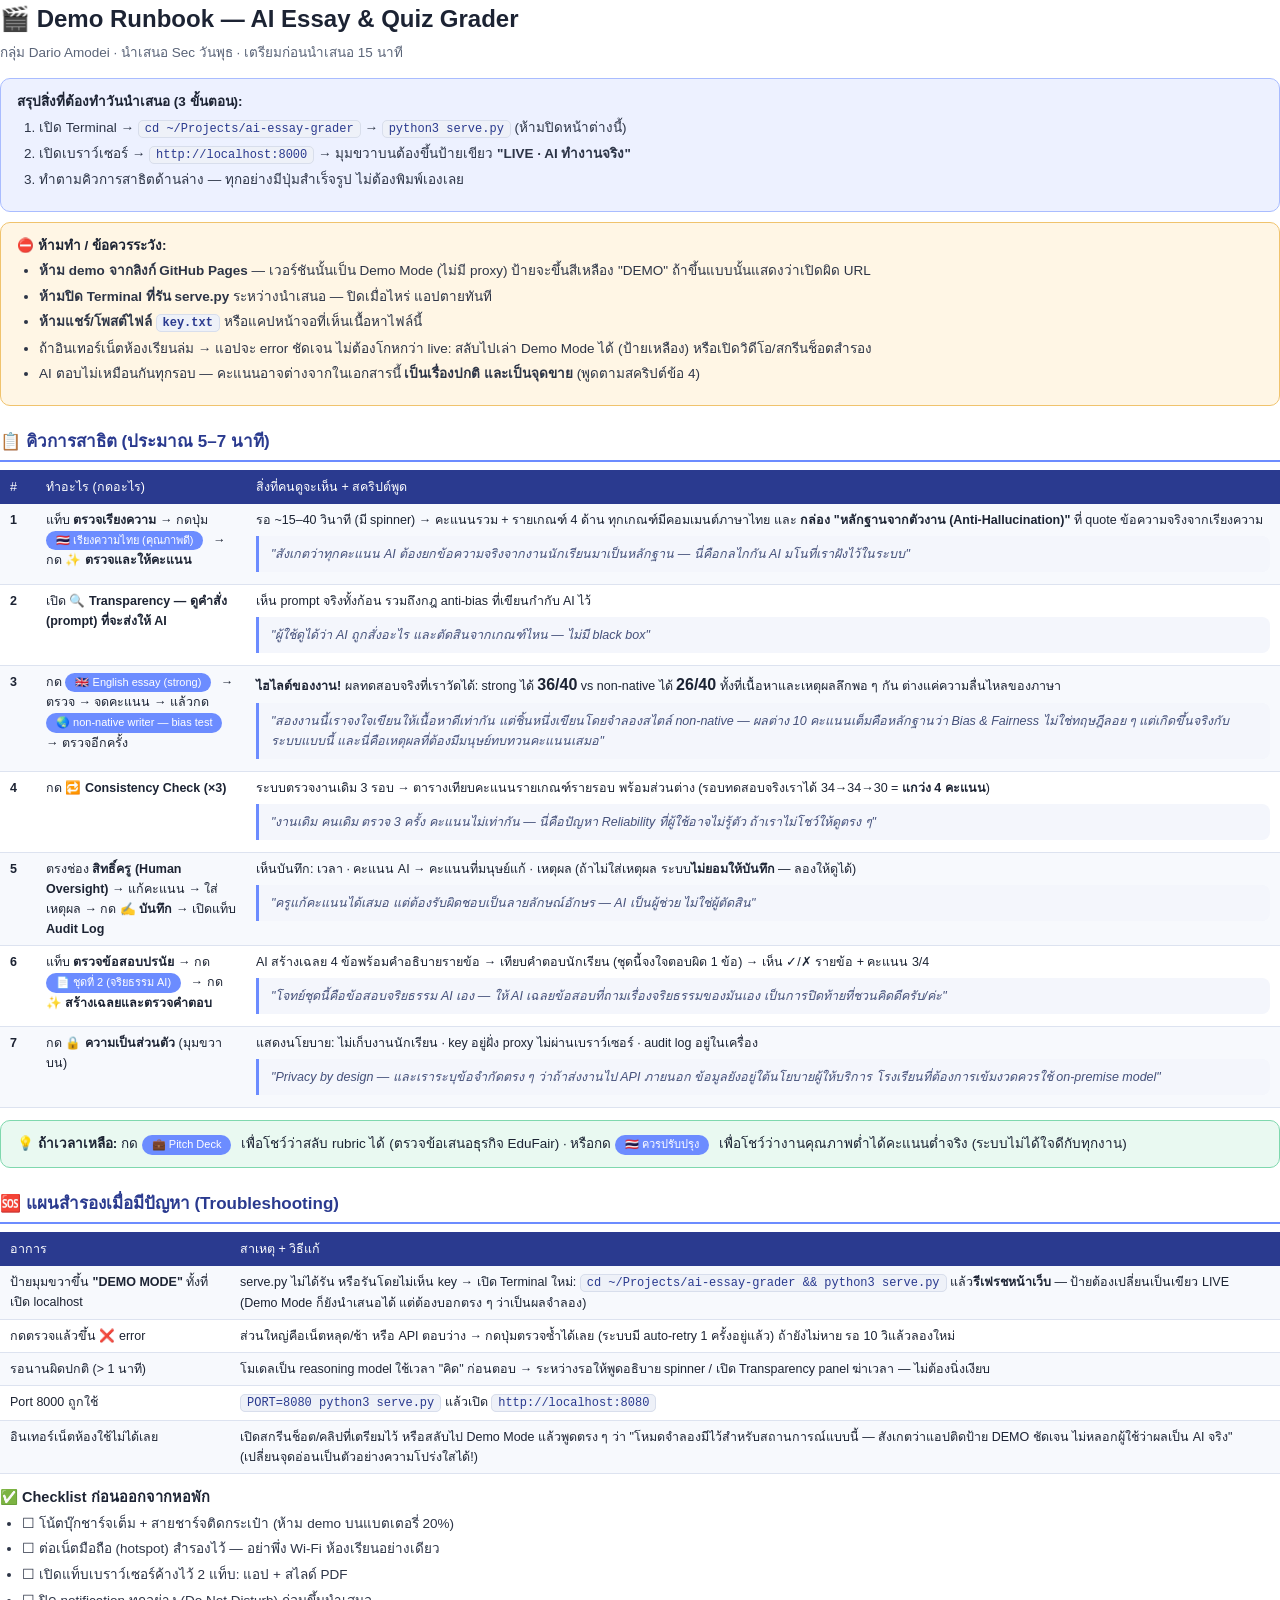
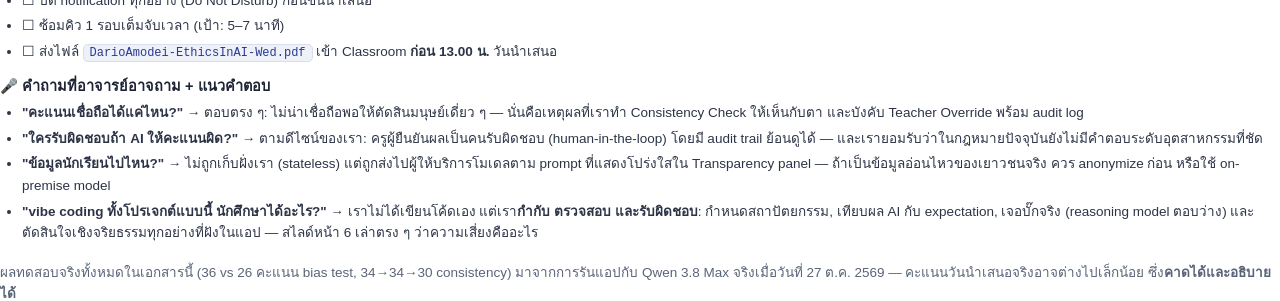
==== slides/DemoRunbook.html @ a74646df "Add demo runbook (PDF + HTML source)" ====
<!DOCTYPE html>
<html lang="th">
<head>
<meta charset="UTF-8">
<title>Demo Runbook — AI Essay &amp; Quiz Grader</title>
<style>
@font-face { font-family: 'Kanit'; src: url('file:///Users/tonplamm/Library/Fonts/Kanit-Regular.ttf'); font-weight: 400; }
@font-face { font-family: 'Kanit'; src: url('file:///Users/tonplamm/Library/Fonts/Kanit-Medium.ttf'); font-weight: 500; }
@font-face { font-family: 'Kanit'; src: url('file:///Users/tonplamm/Library/Fonts/Kanit-SemiBold.ttf'); font-weight: 600; }
@font-face { font-family: 'Kanit'; src: url('file:///Users/tonplamm/Library/Fonts/Kanit-Bold.ttf'); font-weight: 700; }
@page { size: A4; margin: 18mm 16mm; }
* { margin: 0; padding: 0; box-sizing: border-box; }
body { font-family: 'Kanit', 'Noto Sans Thai', sans-serif; color: #1c2333; font-size: 13.5px; line-height: 1.6; }
h1 { font-size: 24px; margin-bottom: 4px; }
h2 { font-size: 17px; margin: 22px 0 8px; padding-bottom: 5px; border-bottom: 2px solid #6c8cff; color: #2a3a8f; page-break-after: avoid; }
h3 { font-size: 14.5px; margin: 12px 0 4px; }
.sub { color: #5a6478; margin-bottom: 14px; }
p, li { color: #2c3446; }
ul, ol { padding-left: 22px; margin: 4px 0 8px; }
li { margin-bottom: 4px; }
code { font-family: 'SF Mono', Menlo, monospace; background: #eef1f8; border: 1px solid #d8deec; border-radius: 5px; padding: 1px 6px; font-size: 12px; color: #2a3a8f; }
pre { font-family: 'SF Mono', Menlo, monospace; background: #10141f; color: #a8c7fa; border-radius: 8px; padding: 10px 14px; font-size: 12px; margin: 6px 0 10px; overflow-x: auto; }
.box { border-radius: 10px; padding: 12px 16px; margin: 10px 0; page-break-inside: avoid; }
.warn { background: #fff6e5; border: 1px solid #f0c36d; }
.good { background: #e9f9f1; border: 1px solid #7fd8ae; }
.info { background: #edf1ff; border: 1px solid #a9bcff; }
table { width: 100%; border-collapse: collapse; margin: 8px 0 12px; font-size: 12.5px; }
th { background: #2a3a8f; color: #fff; text-align: left; padding: 7px 10px; font-weight: 500; }
td { padding: 6px 10px; border-bottom: 1px solid #dde3f0; vertical-align: top; }
tr:nth-child(even) td { background: #f7f9fd; }
.tag { display: inline-block; background: #6c8cff; color: #fff; border-radius: 999px; padding: 1px 10px; font-size: 11px; font-weight: 500; margin-right: 6px; }
.say { font-style: italic; color: #44507a; background: #f4f6fc; border-left: 3px solid #6c8cff; padding: 8px 12px; border-radius: 0 8px 8px 0; margin: 6px 0; }
.big { font-size: 16px; font-weight: 700; }
.pagebreak { page-break-before: always; }
</style>
</head>
<body>

<h1>🎬 Demo Runbook — AI Essay &amp; Quiz Grader</h1>
<p class="sub">กลุ่ม Dario Amodei · นำเสนอ Sec วันพุธ · เตรียมก่อนนำเสนอ 15 นาที</p>

<div class="box info">
<b>สรุปสิ่งที่ต้องทำวันนำเสนอ (3 ขั้นตอน):</b>
<ol>
<li>เปิด Terminal → <code>cd ~/Projects/ai-essay-grader</code> → <code>python3 serve.py</code> (ห้ามปิดหน้าต่างนี้)</li>
<li>เปิดเบราว์เซอร์ → <code>http://localhost:8000</code> → มุมขวาบนต้องขึ้นป้ายเขียว <b>"LIVE · AI ทำงานจริง"</b></li>
<li>ทำตามคิวการสาธิตด้านล่าง — ทุกอย่างมีปุ่มสำเร็จรูป ไม่ต้องพิมพ์เองเลย</li>
</ol>
</div>

<div class="box warn">
<b>⛔ ห้ามทำ / ข้อควรระวัง:</b>
<ul>
<li><b>ห้าม demo จากลิงก์ GitHub Pages</b> — เวอร์ชันนั้นเป็น Demo Mode (ไม่มี proxy) ป้ายจะขึ้นสีเหลือง "DEMO" ถ้าขึ้นแบบนั้นแสดงว่าเปิดผิด URL</li>
<li><b>ห้ามปิด Terminal ที่รัน serve.py</b> ระหว่างนำเสนอ — ปิดเมื่อไหร่ แอปตายทันที</li>
<li><b>ห้ามแชร์/โพสต์ไฟล์ <code>key.txt</code></b> หรือแคปหน้าจอที่เห็นเนื้อหาไฟล์นี้</li>
<li>ถ้าอินเทอร์เน็ตห้องเรียนล่ม → แอปจะ error ชัดเจน ไม่ต้องโกหกว่า live: สลับไปเล่า Demo Mode ได้ (ป้ายเหลือง) หรือเปิดวิดีโอ/สกรีนช็อตสำรอง</li>
<li>AI ตอบไม่เหมือนกันทุกรอบ — คะแนนอาจต่างจากในเอกสารนี้ <b>เป็นเรื่องปกติ และเป็นจุดขาย</b> (พูดตามสคริปต์ข้อ 4)</li>
</ul>
</div>

<h2>📋 คิวการสาธิต (ประมาณ 5–7 นาที)</h2>

<table>
<tr><th style="width:36px">#</th><th style="width:210px">ทำอะไร (กดอะไร)</th><th>สิ่งที่คนดูจะเห็น + สคริปต์พูด</th></tr>

<tr><td><b>1</b></td>
<td>แท็บ <b>ตรวจเรียงความ</b> → กดปุ่ม <span class="tag">🇹🇭 เรียงความไทย (คุณภาพดี)</span> → กด <b>✨ ตรวจและให้คะแนน</b></td>
<td>รอ ~15–40 วินาที (มี spinner) → คะแนนรวม + รายเกณฑ์ 4 ด้าน ทุกเกณฑ์มีคอมเมนต์ภาษาไทย และ <b>กล่อง "หลักฐานจากตัวงาน (Anti-Hallucination)"</b> ที่ quote ข้อความจริงจากเรียงความ<br>
<div class="say">"สังเกตว่าทุกคะแนน AI ต้องยกข้อความจริงจากงานนักเรียนมาเป็นหลักฐาน — นี่คือกลไกกัน AI มโนที่เราฝังไว้ในระบบ"</div></td></tr>

<tr><td><b>2</b></td>
<td>เปิด <b>🔍 Transparency — ดูคำสั่ง (prompt) ที่จะส่งให้ AI</b></td>
<td>เห็น prompt จริงทั้งก้อน รวมถึงกฎ anti-bias ที่เขียนกำกับ AI ไว้<br>
<div class="say">"ผู้ใช้ดูได้ว่า AI ถูกสั่งอะไร และตัดสินจากเกณฑ์ไหน — ไม่มี black box"</div></td></tr>

<tr><td><b>3</b></td>
<td>กด <span class="tag">🇬🇧 English essay (strong)</span> → ตรวจ → จดคะแนน → แล้วกด <span class="tag">🌏 non-native writer — bias test</span> → ตรวจอีกครั้ง</td>
<td><b>ไฮไลต์ของงาน!</b> ผลทดสอบจริงที่เราวัดได้: strong ได้ <b class="big">36/40</b> vs non-native ได้ <b class="big">26/40</b> ทั้งที่เนื้อหาและเหตุผลลึกพอ ๆ กัน ต่างแค่ความลื่นไหลของภาษา<br>
<div class="say">"สองงานนี้เราจงใจเขียนให้เนื้อหาดีเท่ากัน แต่ชิ้นหนึ่งเขียนโดยจำลองสไตล์ non-native — ผลต่าง 10 คะแนนเต็มคือหลักฐานว่า Bias &amp; Fairness ไม่ใช่ทฤษฎีลอย ๆ แต่เกิดขึ้นจริงกับระบบแบบนี้ และนี่คือเหตุผลที่ต้องมีมนุษย์ทบทวนคะแนนเสมอ"</div></td></tr>

<tr><td><b>4</b></td>
<td>กด <b>🔁 Consistency Check (×3)</b></td>
<td>ระบบตรวจงานเดิม 3 รอบ → ตารางเทียบคะแนนรายเกณฑ์รายรอบ พร้อมส่วนต่าง (รอบทดสอบจริงเราได้ 34→34→30 = <b>แกว่ง 4 คะแนน</b>)<br>
<div class="say">"งานเดิม คนเดิม ตรวจ 3 ครั้ง คะแนนไม่เท่ากัน — นี่คือปัญหา Reliability ที่ผู้ใช้อาจไม่รู้ตัว ถ้าเราไม่โชว์ให้ดูตรง ๆ"</div></td></tr>

<tr><td><b>5</b></td>
<td>ตรงช่อง <b>สิทธิ์ครู (Human Oversight)</b> → แก้คะแนน → ใส่เหตุผล → กด <b>✍️ บันทึก</b> → เปิดแท็บ <b>Audit Log</b></td>
<td>เห็นบันทึก: เวลา · คะแนน AI → คะแนนที่มนุษย์แก้ · เหตุผล (ถ้าไม่ใส่เหตุผล ระบบ<b>ไม่ยอมให้บันทึก</b> — ลองให้ดูได้)<br>
<div class="say">"ครูแก้คะแนนได้เสมอ แต่ต้องรับผิดชอบเป็นลายลักษณ์อักษร — AI เป็นผู้ช่วย ไม่ใช่ผู้ตัดสิน"</div></td></tr>

<tr><td><b>6</b></td>
<td>แท็บ <b>ตรวจข้อสอบปรนัย</b> → กด <span class="tag">📄 ชุดที่ 2 (จริยธรรม AI)</span> → กด <b>✨ สร้างเฉลยและตรวจคำตอบ</b></td>
<td>AI สร้างเฉลย 4 ข้อพร้อมคำอธิบายรายข้อ → เทียบคำตอบนักเรียน (ชุดนี้จงใจตอบผิด 1 ข้อ) → เห็น ✓/✗ รายข้อ + คะแนน 3/4<br>
<div class="say">"โจทย์ชุดนี้คือข้อสอบจริยธรรม AI เอง — ให้ AI เฉลยข้อสอบที่ถามเรื่องจริยธรรมของมันเอง เป็นการปิดท้ายที่ชวนคิดดีครับ/ค่ะ"</div></td></tr>

<tr><td><b>7</b></td>
<td>กด <b>🔒 ความเป็นส่วนตัว</b> (มุมขวาบน)</td>
<td>แสดงนโยบาย: ไม่เก็บงานนักเรียน · key อยู่ฝั่ง proxy ไม่ผ่านเบราว์เซอร์ · audit log อยู่ในเครื่อง<br>
<div class="say">"Privacy by design — และเราระบุข้อจำกัดตรง ๆ ว่าถ้าส่งงานไป API ภายนอก ข้อมูลยังอยู่ใต้นโยบายผู้ให้บริการ โรงเรียนที่ต้องการเข้มงวดควรใช้ on-premise model"</div></td></tr>
</table>

<div class="box good">
<b>💡 ถ้าเวลาเหลือ:</b> กด <span class="tag">💼 Pitch Deck</span> เพื่อโชว์ว่าสลับ rubric ได้ (ตรวจข้อเสนอธุรกิจ EduFair) · หรือกด <span class="tag">🇹🇭 ควรปรับปรุง</span> เพื่อโชว์ว่างานคุณภาพต่ำได้คะแนนต่ำจริง (ระบบไม่ได้ใจดีกับทุกงาน)
</div>

<h2 class="pagebreak">🆘 แผนสำรองเมื่อมีปัญหา (Troubleshooting)</h2>
<table>
<tr><th style="width:230px">อาการ</th><th>สาเหตุ + วิธีแก้</th></tr>
<tr><td>ป้ายมุมขวาขึ้น <b>"DEMO MODE"</b> ทั้งที่เปิด localhost</td><td>serve.py ไม่ได้รัน หรือรันโดยไม่เห็น key → เปิด Terminal ใหม่: <code>cd ~/Projects/ai-essay-grader && python3 serve.py</code> แล้ว<b>รีเฟรชหน้าเว็บ</b> — ป้ายต้องเปลี่ยนเป็นเขียว LIVE (Demo Mode ก็ยังนำเสนอได้ แต่ต้องบอกตรง ๆ ว่าเป็นผลจำลอง)</td></tr>
<tr><td>กดตรวจแล้วขึ้น ❌ error</td><td>ส่วนใหญ่คือเน็ตหลุด/ช้า หรือ API ตอบว่าง → กดปุ่มตรวจซ้ำได้เลย (ระบบมี auto-retry 1 ครั้งอยู่แล้ว) ถ้ายังไม่หาย รอ 10 วิแล้วลองใหม่</td></tr>
<tr><td>รอนานผิดปกติ (&gt; 1 นาที)</td><td>โมเดลเป็น reasoning model ใช้เวลา "คิด" ก่อนตอบ → ระหว่างรอให้พูดอธิบาย spinner / เปิด Transparency panel ฆ่าเวลา — ไม่ต้องนิ่งเงียบ</td></tr>
<tr><td>Port 8000 ถูกใช้</td><td><code>PORT=8080 python3 serve.py</code> แล้วเปิด <code>http://localhost:8080</code></td></tr>
<tr><td>อินเทอร์เน็ตห้องใช้ไม่ได้เลย</td><td>เปิดสกรีนช็อต/คลิปที่เตรียมไว้ หรือสลับไป Demo Mode แล้วพูดตรง ๆ ว่า "โหมดจำลองมีไว้สำหรับสถานการณ์แบบนี้ — สังเกตว่าแอปติดป้าย DEMO ชัดเจน ไม่หลอกผู้ใช้ว่าผลเป็น AI จริง" (เปลี่ยนจุดอ่อนเป็นตัวอย่างความโปร่งใสได้!)</td></tr>
</table>

<h3>✅ Checklist ก่อนออกจากหอพัก</h3>
<ul>
<li>☐ โน้ตบุ๊กชาร์จเต็ม + สายชาร์จติดกระเป๋า (ห้าม demo บนแบตเตอรี่ 20%)</li>
<li>☐ ต่อเน็ตมือถือ (hotspot) สำรองไว้ — อย่าพึ่ง Wi-Fi ห้องเรียนอย่างเดียว</li>
<li>☐ เปิดแท็บเบราว์เซอร์ค้างไว้ 2 แท็บ: แอป + สไลด์ PDF</li>
<li>☐ ปิด notification ทุกอย่าง (Do Not Disturb) ก่อนขึ้นนำเสนอ</li>
<li>☐ ซ้อมคิว 1 รอบเต็มจับเวลา (เป้า: 5–7 นาที)</li>
<li>☐ ส่งไฟล์ <code>DarioAmodei-EthicsInAI-Wed.pdf</code> เข้า Classroom <b>ก่อน 13.00 น.</b> วันนำเสนอ</li>
</ul>

<h3>🎤 คำถามที่อาจารย์อาจถาม + แนวคำตอบ</h3>
<ul>
<li><b>"คะแนนเชื่อถือได้แค่ไหน?"</b> → ตอบตรง ๆ: ไม่น่าเชื่อถือพอให้ตัดสินมนุษย์เดี่ยว ๆ — นั่นคือเหตุผลที่เราทำ Consistency Check ให้เห็นกับตา และบังคับ Teacher Override พร้อม audit log</li>
<li><b>"ใครรับผิดชอบถ้า AI ให้คะแนนผิด?"</b> → ตามดีไซน์ของเรา: ครูผู้ยืนยันผลเป็นคนรับผิดชอบ (human-in-the-loop) โดยมี audit trail ย้อนดูได้ — และเรายอมรับว่าในกฎหมายปัจจุบันยังไม่มีคำตอบระดับอุตสาหกรรมที่ชัด</li>
<li><b>"ข้อมูลนักเรียนไปไหน?"</b> → ไม่ถูกเก็บฝั่งเรา (stateless) แต่ถูกส่งไปผู้ให้บริการโมเดลตาม prompt ที่แสดงโปร่งใสใน Transparency panel — ถ้าเป็นข้อมูลอ่อนไหวของเยาวชนจริง ควร anonymize ก่อน หรือใช้ on-premise model</li>
<li><b>"vibe coding ทั้งโปรเจกต์แบบนี้ นักศึกษาได้อะไร?"</b> → เราไม่ได้เขียนโค้ดเอง แต่เรา<b>กำกับ ตรวจสอบ และรับผิดชอบ</b>: กำหนดสถาปัตยกรรม, เทียบผล AI กับ expectation, เจอบั๊กจริง (reasoning model ตอบว่าง) และตัดสินใจเชิงจริยธรรมทุกอย่างที่ฝังในแอป — สไลด์หน้า 6 เล่าตรง ๆ ว่าความเสี่ยงคืออะไร</li>
</ul>

<p style="margin-top:18px;color:#5a6478">ผลทดสอบจริงทั้งหมดในเอกสารนี้ (36 vs 26 คะแนน bias test, 34→34→30 consistency) มาจากการรันแอปกับ Qwen 3.8 Max จริงเมื่อวันที่ 27 ต.ค. 2569 — คะแนนวันนำเสนอจริงอาจต่างไปเล็กน้อย ซึ่ง<b>คาดได้และอธิบายได้</b></p>

</body>
</html>
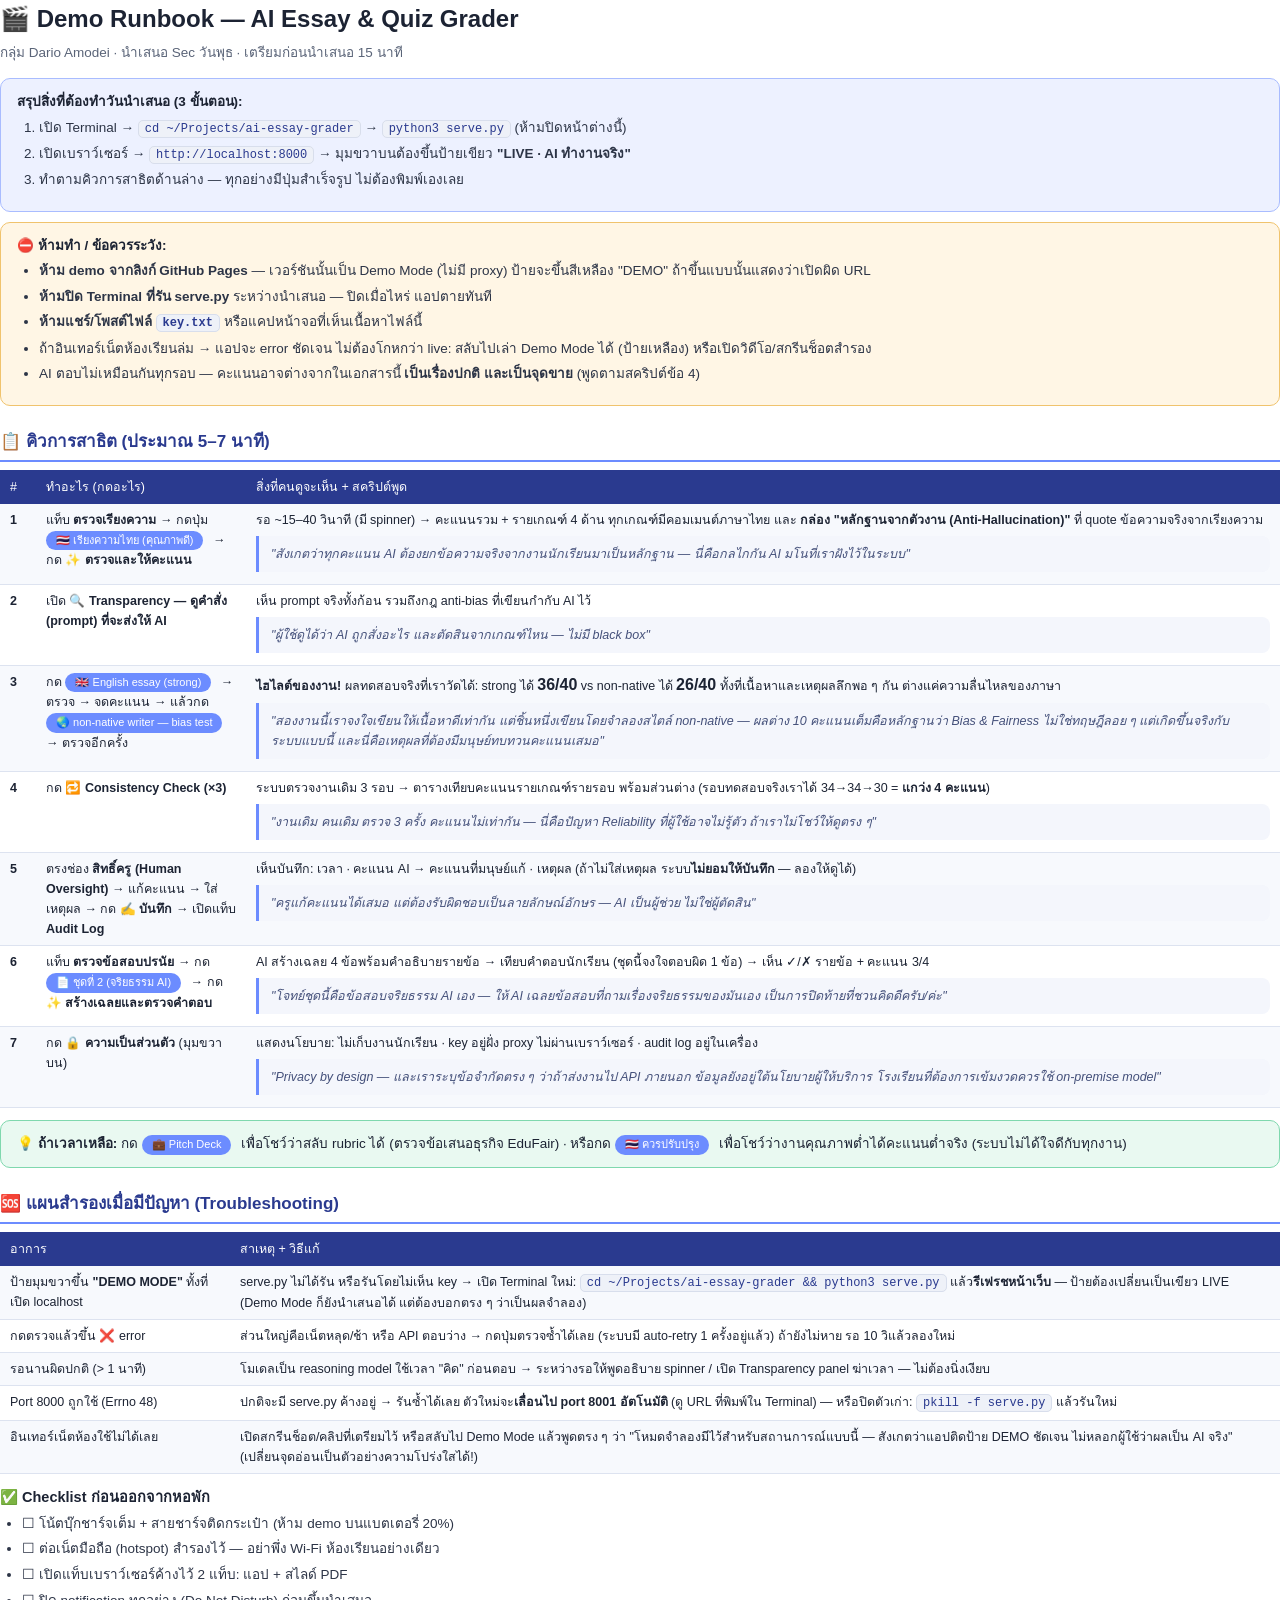
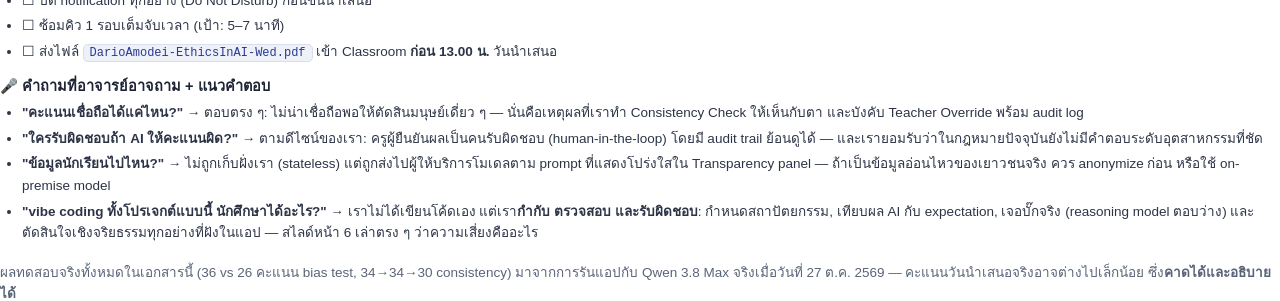
==== commit 4387224c: "serve.py: auto-fallback to next port on Errno 48 + friendlier messages; update runbook" ====
--- a/slides/DemoRunbook.html
+++ b/slides/DemoRunbook.html
@@ -110,7 +110,7 @@
 <tr><td>ป้ายมุมขวาขึ้น <b>"DEMO MODE"</b> ทั้งที่เปิด localhost</td><td>serve.py ไม่ได้รัน หรือรันโดยไม่เห็น key → เปิด Terminal ใหม่: <code>cd ~/Projects/ai-essay-grader && python3 serve.py</code> แล้ว<b>รีเฟรชหน้าเว็บ</b> — ป้ายต้องเปลี่ยนเป็นเขียว LIVE (Demo Mode ก็ยังนำเสนอได้ แต่ต้องบอกตรง ๆ ว่าเป็นผลจำลอง)</td></tr>
 <tr><td>กดตรวจแล้วขึ้น ❌ error</td><td>ส่วนใหญ่คือเน็ตหลุด/ช้า หรือ API ตอบว่าง → กดปุ่มตรวจซ้ำได้เลย (ระบบมี auto-retry 1 ครั้งอยู่แล้ว) ถ้ายังไม่หาย รอ 10 วิแล้วลองใหม่</td></tr>
 <tr><td>รอนานผิดปกติ (&gt; 1 นาที)</td><td>โมเดลเป็น reasoning model ใช้เวลา "คิด" ก่อนตอบ → ระหว่างรอให้พูดอธิบาย spinner / เปิด Transparency panel ฆ่าเวลา — ไม่ต้องนิ่งเงียบ</td></tr>
-<tr><td>Port 8000 ถูกใช้</td><td><code>PORT=8080 python3 serve.py</code> แล้วเปิด <code>http://localhost:8080</code></td></tr>
+<tr><td>Port 8000 ถูกใช้ (Errno 48)</td><td>ปกติจะมี serve.py ค้างอยู่ → รันซ้ำได้เลย ตัวใหม่จะ<b>เลื่อนไป port 8001 อัตโนมัติ</b> (ดู URL ที่พิมพ์ใน Terminal) — หรือปิดตัวเก่า: <code>pkill -f serve.py</code> แล้วรันใหม่</td></tr>
 <tr><td>อินเทอร์เน็ตห้องใช้ไม่ได้เลย</td><td>เปิดสกรีนช็อต/คลิปที่เตรียมไว้ หรือสลับไป Demo Mode แล้วพูดตรง ๆ ว่า "โหมดจำลองมีไว้สำหรับสถานการณ์แบบนี้ — สังเกตว่าแอปติดป้าย DEMO ชัดเจน ไม่หลอกผู้ใช้ว่าผลเป็น AI จริง" (เปลี่ยนจุดอ่อนเป็นตัวอย่างความโปร่งใสได้!)</td></tr>
 </table>
 
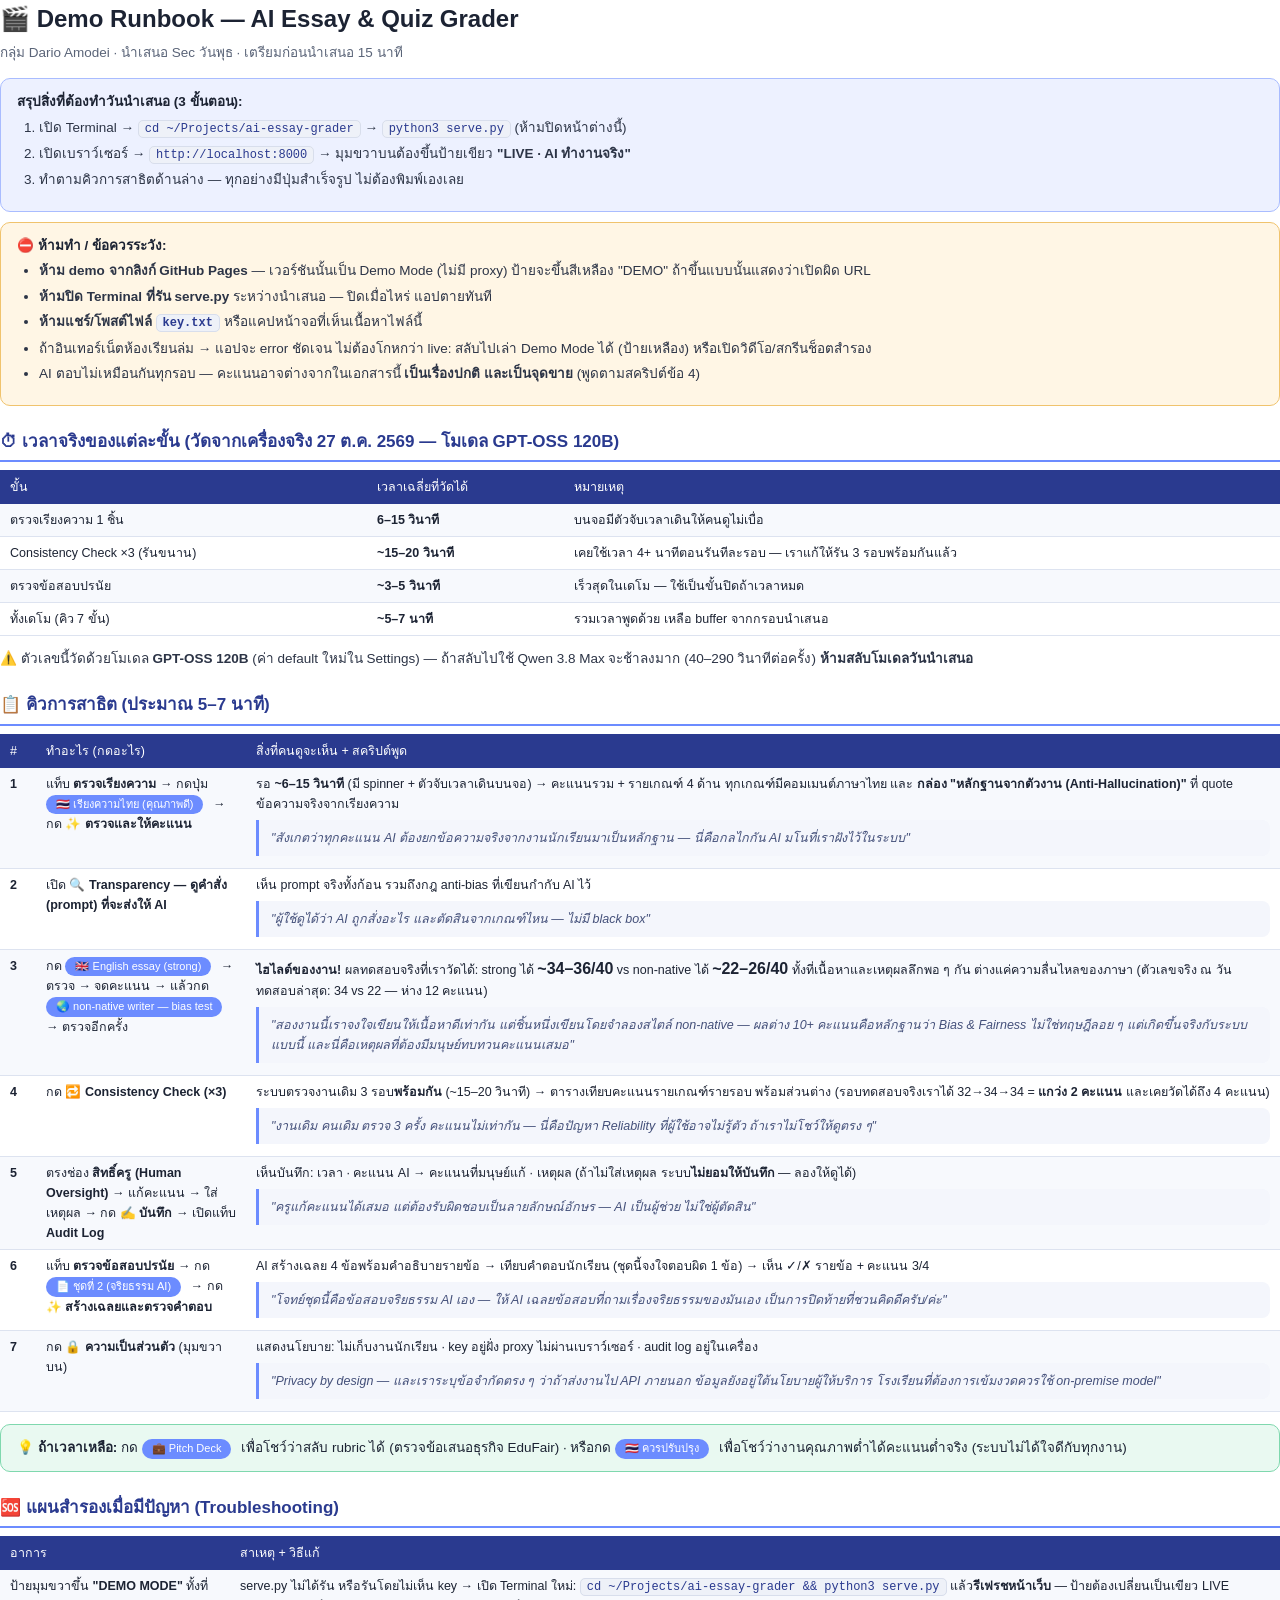
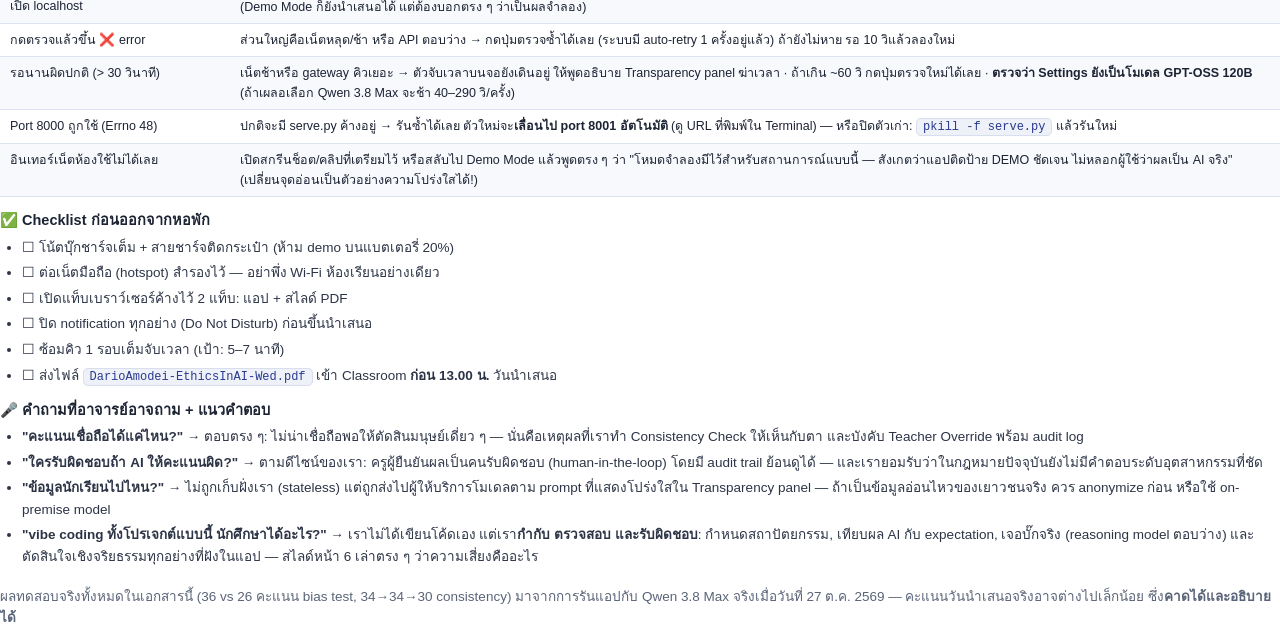
==== commit 94040996: "Perf: switch default to gpt-oss-120b (10s vs 86s), parallel consistency check, threaded server, 600s" ====
--- a/slides/DemoRunbook.html
+++ b/slides/DemoRunbook.html
@@ -59,6 +59,16 @@
 </ul>
 </div>
 
+<h2>⏱ เวลาจริงของแต่ละขั้น (วัดจากเครื่องจริง 27 ต.ค. 2569 — โมเดล GPT-OSS 120B)</h2>
+<table>
+<tr><th>ขั้น</th><th>เวลาเฉลี่ยที่วัดได้</th><th>หมายเหตุ</th></tr>
+<tr><td>ตรวจเรียงความ 1 ชิ้น</td><td><b>6–15 วินาที</b></td><td>บนจอมีตัวจับเวลาเดินให้คนดูไม่เบื่อ</td></tr>
+<tr><td>Consistency Check ×3 (รันขนาน)</td><td><b>~15–20 วินาที</b></td><td>เคยใช้เวลา 4+ นาทีตอนรันทีละรอบ — เราแก้ให้รัน 3 รอบพร้อมกันแล้ว</td></tr>
+<tr><td>ตรวจข้อสอบปรนัย</td><td><b>~3–5 วินาที</b></td><td>เร็วสุดในเดโม — ใช้เป็นขั้นปิดถ้าเวลาหมด</td></tr>
+<tr><td>ทั้งเดโม (คิว 7 ขั้น)</td><td><b>~5–7 นาที</b></td><td>รวมเวลาพูดด้วย เหลือ buffer จากกรอบนำเสนอ</td></tr>
+</table>
+<p class="small">⚠️ ตัวเลขนี้วัดด้วยโมเดล <b>GPT-OSS 120B</b> (ค่า default ใหม่ใน Settings) — ถ้าสลับไปใช้ Qwen 3.8 Max จะช้าลงมาก (40–290 วินาทีต่อครั้ง) <b>ห้ามสลับโมเดลวันนำเสนอ</b></p>
+
 <h2>📋 คิวการสาธิต (ประมาณ 5–7 นาที)</h2>
 
 <table>
@@ -66,7 +76,7 @@
 
 <tr><td><b>1</b></td>
 <td>แท็บ <b>ตรวจเรียงความ</b> → กดปุ่ม <span class="tag">🇹🇭 เรียงความไทย (คุณภาพดี)</span> → กด <b>✨ ตรวจและให้คะแนน</b></td>
-<td>รอ ~15–40 วินาที (มี spinner) → คะแนนรวม + รายเกณฑ์ 4 ด้าน ทุกเกณฑ์มีคอมเมนต์ภาษาไทย และ <b>กล่อง "หลักฐานจากตัวงาน (Anti-Hallucination)"</b> ที่ quote ข้อความจริงจากเรียงความ<br>
+<td>รอ <b>~6–15 วินาที</b> (มี spinner + ตัวจับเวลาเดินบนจอ) → คะแนนรวม + รายเกณฑ์ 4 ด้าน ทุกเกณฑ์มีคอมเมนต์ภาษาไทย และ <b>กล่อง "หลักฐานจากตัวงาน (Anti-Hallucination)"</b> ที่ quote ข้อความจริงจากเรียงความ<br>
 <div class="say">"สังเกตว่าทุกคะแนน AI ต้องยกข้อความจริงจากงานนักเรียนมาเป็นหลักฐาน — นี่คือกลไกกัน AI มโนที่เราฝังไว้ในระบบ"</div></td></tr>
 
 <tr><td><b>2</b></td>
@@ -76,12 +86,12 @@
 
 <tr><td><b>3</b></td>
 <td>กด <span class="tag">🇬🇧 English essay (strong)</span> → ตรวจ → จดคะแนน → แล้วกด <span class="tag">🌏 non-native writer — bias test</span> → ตรวจอีกครั้ง</td>
-<td><b>ไฮไลต์ของงาน!</b> ผลทดสอบจริงที่เราวัดได้: strong ได้ <b class="big">36/40</b> vs non-native ได้ <b class="big">26/40</b> ทั้งที่เนื้อหาและเหตุผลลึกพอ ๆ กัน ต่างแค่ความลื่นไหลของภาษา<br>
-<div class="say">"สองงานนี้เราจงใจเขียนให้เนื้อหาดีเท่ากัน แต่ชิ้นหนึ่งเขียนโดยจำลองสไตล์ non-native — ผลต่าง 10 คะแนนเต็มคือหลักฐานว่า Bias &amp; Fairness ไม่ใช่ทฤษฎีลอย ๆ แต่เกิดขึ้นจริงกับระบบแบบนี้ และนี่คือเหตุผลที่ต้องมีมนุษย์ทบทวนคะแนนเสมอ"</div></td></tr>
+<td><b>ไฮไลต์ของงาน!</b> ผลทดสอบจริงที่เราวัดได้: strong ได้ <b class="big">~34–36/40</b> vs non-native ได้ <b class="big">~22–26/40</b> ทั้งที่เนื้อหาและเหตุผลลึกพอ ๆ กัน ต่างแค่ความลื่นไหลของภาษา (ตัวเลขจริง ณ วันทดสอบล่าสุด: 34 vs 22 — ห่าง 12 คะแนน)<br>
+<div class="say">"สองงานนี้เราจงใจเขียนให้เนื้อหาดีเท่ากัน แต่ชิ้นหนึ่งเขียนโดยจำลองสไตล์ non-native — ผลต่าง 10+ คะแนนคือหลักฐานว่า Bias &amp; Fairness ไม่ใช่ทฤษฎีลอย ๆ แต่เกิดขึ้นจริงกับระบบแบบนี้ และนี่คือเหตุผลที่ต้องมีมนุษย์ทบทวนคะแนนเสมอ"</div></td></tr>
 
 <tr><td><b>4</b></td>
 <td>กด <b>🔁 Consistency Check (×3)</b></td>
-<td>ระบบตรวจงานเดิม 3 รอบ → ตารางเทียบคะแนนรายเกณฑ์รายรอบ พร้อมส่วนต่าง (รอบทดสอบจริงเราได้ 34→34→30 = <b>แกว่ง 4 คะแนน</b>)<br>
+<td>ระบบตรวจงานเดิม 3 รอบ<b>พร้อมกัน</b> (~15–20 วินาที) → ตารางเทียบคะแนนรายเกณฑ์รายรอบ พร้อมส่วนต่าง (รอบทดสอบจริงเราได้ 32→34→34 = <b>แกว่ง 2 คะแนน</b> และเคยวัดได้ถึง 4 คะแนน)<br>
 <div class="say">"งานเดิม คนเดิม ตรวจ 3 ครั้ง คะแนนไม่เท่ากัน — นี่คือปัญหา Reliability ที่ผู้ใช้อาจไม่รู้ตัว ถ้าเราไม่โชว์ให้ดูตรง ๆ"</div></td></tr>
 
 <tr><td><b>5</b></td>
@@ -109,7 +119,7 @@
 <tr><th style="width:230px">อาการ</th><th>สาเหตุ + วิธีแก้</th></tr>
 <tr><td>ป้ายมุมขวาขึ้น <b>"DEMO MODE"</b> ทั้งที่เปิด localhost</td><td>serve.py ไม่ได้รัน หรือรันโดยไม่เห็น key → เปิด Terminal ใหม่: <code>cd ~/Projects/ai-essay-grader && python3 serve.py</code> แล้ว<b>รีเฟรชหน้าเว็บ</b> — ป้ายต้องเปลี่ยนเป็นเขียว LIVE (Demo Mode ก็ยังนำเสนอได้ แต่ต้องบอกตรง ๆ ว่าเป็นผลจำลอง)</td></tr>
 <tr><td>กดตรวจแล้วขึ้น ❌ error</td><td>ส่วนใหญ่คือเน็ตหลุด/ช้า หรือ API ตอบว่าง → กดปุ่มตรวจซ้ำได้เลย (ระบบมี auto-retry 1 ครั้งอยู่แล้ว) ถ้ายังไม่หาย รอ 10 วิแล้วลองใหม่</td></tr>
-<tr><td>รอนานผิดปกติ (&gt; 1 นาที)</td><td>โมเดลเป็น reasoning model ใช้เวลา "คิด" ก่อนตอบ → ระหว่างรอให้พูดอธิบาย spinner / เปิด Transparency panel ฆ่าเวลา — ไม่ต้องนิ่งเงียบ</td></tr>
+<tr><td>รอนานผิดปกติ (&gt; 30 วินาที)</td><td>เน็ตช้าหรือ gateway คิวเยอะ → ตัวจับเวลาบนจอยังเดินอยู่ ให้พูดอธิบาย Transparency panel ฆ่าเวลา · ถ้าเกิน ~60 วิ กดปุ่มตรวจใหม่ได้เลย · <b>ตรวจว่า Settings ยังเป็นโมเดล GPT-OSS 120B</b> (ถ้าเผลอเลือก Qwen 3.8 Max จะช้า 40–290 วิ/ครั้ง)</td></tr>
 <tr><td>Port 8000 ถูกใช้ (Errno 48)</td><td>ปกติจะมี serve.py ค้างอยู่ → รันซ้ำได้เลย ตัวใหม่จะ<b>เลื่อนไป port 8001 อัตโนมัติ</b> (ดู URL ที่พิมพ์ใน Terminal) — หรือปิดตัวเก่า: <code>pkill -f serve.py</code> แล้วรันใหม่</td></tr>
 <tr><td>อินเทอร์เน็ตห้องใช้ไม่ได้เลย</td><td>เปิดสกรีนช็อต/คลิปที่เตรียมไว้ หรือสลับไป Demo Mode แล้วพูดตรง ๆ ว่า "โหมดจำลองมีไว้สำหรับสถานการณ์แบบนี้ — สังเกตว่าแอปติดป้าย DEMO ชัดเจน ไม่หลอกผู้ใช้ว่าผลเป็น AI จริง" (เปลี่ยนจุดอ่อนเป็นตัวอย่างความโปร่งใสได้!)</td></tr>
 </table>
